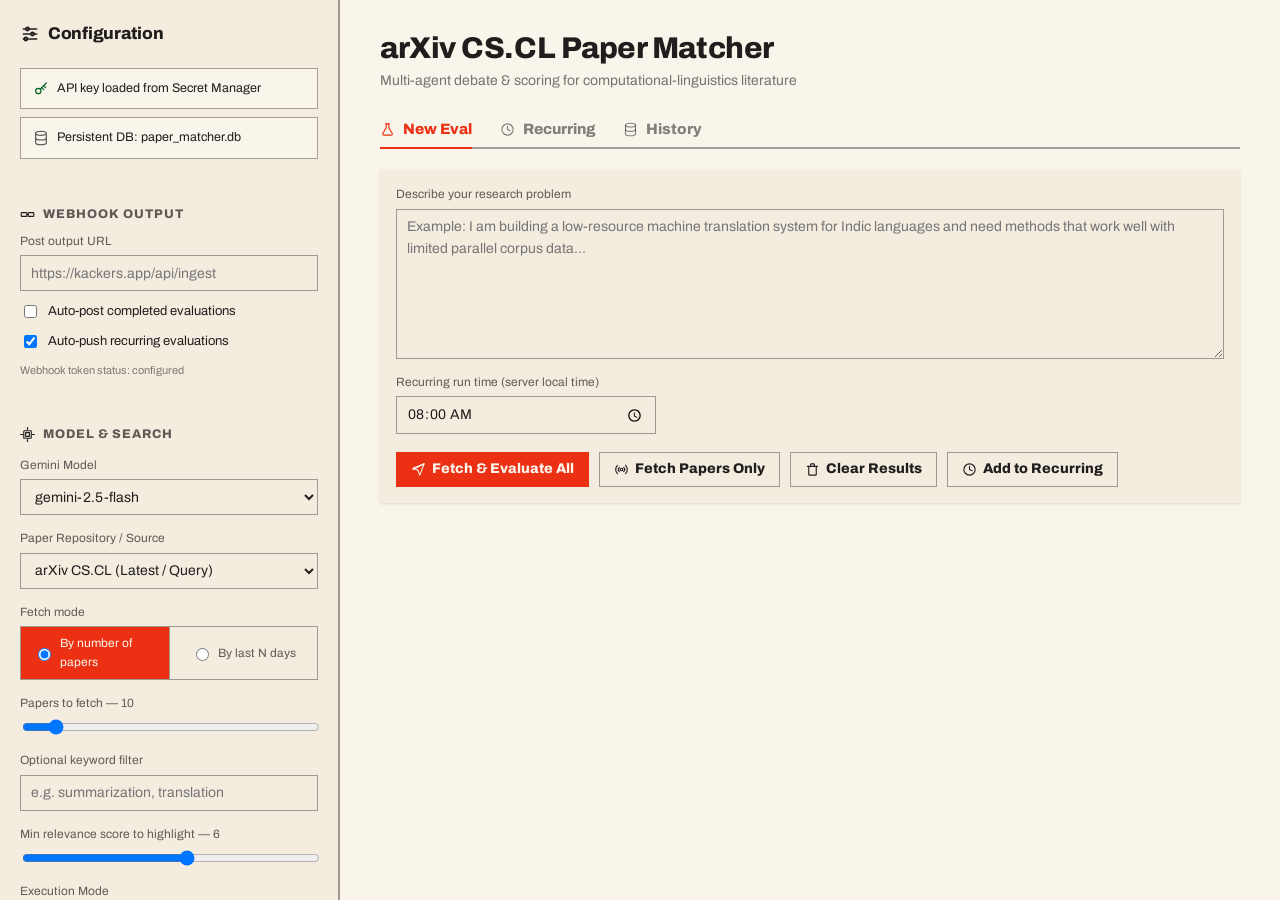
==== static/index.html @ 9b280114 "fix: set gemini-2.5-flash defaults and harden paper detail loading" ====
<!DOCTYPE html>
<html lang="en">
<head>
  <meta charset="utf-8" />
  <meta name="viewport" content="width=device-width, initial-scale=1" />
  <title>arXiv CS.CL Paper Matcher</title>
  <link rel="stylesheet" href="/static/styles.css?v=2.0.0" />
</head>
<body>
  <div class="app-viewport">

    <!-- ================= SIDEBAR ================= -->
    <aside class="sidebar">
      <div style="display:flex;align-items:center;gap:8px">
        <svg width="20" height="20" viewBox="0 0 24 24" fill="none" stroke="currentColor" stroke-width="1.8" stroke-linecap="round" stroke-linejoin="round"><line x1="4" y1="6" x2="20" y2="6"></line><circle cx="9" cy="6" r="2"></circle><line x1="4" y1="12" x2="20" y2="12"></line><circle cx="15" cy="12" r="2"></circle><line x1="4" y1="18" x2="20" y2="18"></line><circle cx="7" cy="18" r="2"></circle></svg>
        <h4 style="margin:0">Configuration</h4>
      </div>

      <!-- Section A: Status -->
      <div style="display:flex;flex-direction:column;gap:8px">
        <div style="display:flex;align-items:center;gap:8px;padding:10px 12px;background:var(--color-bg);border:1px solid var(--color-divider)">
          <svg width="16" height="16" viewBox="0 0 24 24" fill="none" stroke="oklch(42% 0.15 155)" stroke-width="1.8" stroke-linecap="round" stroke-linejoin="round" style="flex:none"><circle cx="8" cy="15" r="4"></circle><line x1="10.8" y1="12.2" x2="20" y2="3"></line><line x1="16" y1="7" x2="19" y2="10"></line><line x1="13" y1="10" x2="16" y2="13"></line></svg>
          <span id="status-api-key" style="font-size:12.5px">API key loaded from Secret Manager</span>
        </div>
        <div style="display:flex;align-items:center;gap:8px;padding:10px 12px;background:var(--color-bg);border:1px solid var(--color-divider)">
          <svg width="16" height="16" viewBox="0 0 24 24" fill="none" stroke="currentColor" stroke-width="1.8" stroke-linecap="round" stroke-linejoin="round" style="flex:none;opacity:.7"><ellipse cx="12" cy="5" rx="8" ry="3"></ellipse><path d="M4 5v14c0 1.7 3.6 3 8 3s8-1.3 8-3V5"></path><path d="M4 12c0 1.7 3.6 3 8 3s8-1.3 8-3"></path></svg>
          <span id="status-cloud-sync" style="font-size:12.5px">Persistent DB: paper_matcher.db</span>
        </div>
      </div>

      <div class="hr" style="margin:0"></div>

      <!-- Section B: Webhook Output -->
      <div style="display:flex;flex-direction:column;gap:10px">
        <div style="display:flex;align-items:center;gap:8px">
          <svg width="15" height="15" viewBox="0 0 24 24" fill="none" stroke="currentColor" stroke-width="1.8" stroke-linecap="round" stroke-linejoin="round"><rect x="2" y="9" width="9" height="6" rx="1"></rect><rect x="13" y="9" width="9" height="6" rx="1"></rect><line x1="11" y1="12" x2="13" y2="12"></line></svg>
          <h6 style="margin:0;opacity:.7">Webhook Output</h6>
        </div>
        <div class="field">
          <label>Post output URL</label>
          <input id="webhook-url" class="input" type="text" placeholder="https://kackers.app/api/ingest" />
        </div>
        <label style="display:flex;align-items:center;gap:8px;font-size:13px;cursor:pointer">
          <input type="checkbox" id="chk-auto-post" />
          Auto-post completed evaluations
        </label>
        <label style="display:flex;align-items:center;gap:8px;font-size:13px;cursor:pointer">
          <input type="checkbox" id="chk-auto-push-recurring" checked />
          Auto-push recurring evaluations
        </label>
        <p style="font-size:11px;opacity:.55;margin:0">Webhook token status: configured</p>
      </div>

      <div class="hr" style="margin:0"></div>

      <!-- Section C: Model & Search Controls -->
      <div style="display:flex;flex-direction:column;gap:14px">
        <div style="display:flex;align-items:center;gap:8px">
          <svg width="15" height="15" viewBox="0 0 24 24" fill="none" stroke="currentColor" stroke-width="1.8" stroke-linecap="round" stroke-linejoin="round"><rect x="6" y="6" width="12" height="12" rx="1"></rect><rect x="9" y="9" width="6" height="6"></rect><line x1="12" y1="1" x2="12" y2="4"></line><line x1="12" y1="20" x2="12" y2="23"></line><line x1="1" y1="12" x2="4" y2="12"></line><line x1="20" y1="12" x2="23" y2="12"></line></svg>
          <h6 style="margin:0;opacity:.7">Model &amp; Search</h6>
        </div>

        <div class="field">
          <label>Gemini Model</label>
          <select id="model-name" class="input">
            <option value="gemini-3-pro-preview">gemini-3-pro-preview</option>
            <option value="gemini-3-flash-preview">gemini-3-flash-preview</option>
            <option value="gemini-2.5-pro">gemini-2.5-pro</option>
            <option value="gemini-2.5-flash" selected>gemini-2.5-flash</option>
            <option value="gemini-2.0-flash">gemini-2.0-flash</option>
          </select>
        </div>

        <div class="field">
          <label>Paper Repository / Source</label>
          <select id="paper-source" class="input">
            <option value="arxiv" selected>arXiv CS.CL (Latest / Query)</option>
            <option value="acl">ACL 2026 Anthology (6,422 Papers)</option>
          </select>
        </div>

        <div class="field hidden" id="group-acl-track">
          <label>ACL 2026 Track / Volume</label>
          <select id="acl-track" class="input">
            <option value="all" selected>All ACL 2026 Papers (6,422 papers)</option>
            <option value="acl-long">ACL 2026 Long Papers (2,223 papers)</option>
            <option value="findings-acl">Findings of ACL 2026 (2,164 papers)</option>
            <option value="acl-short">ACL 2026 Short Papers (75 papers)</option>
            <option value="acl-industry">ACL 2026 Industry Track (155 papers)</option>
            <option value="acl-demo">ACL 2026 System Demos (86 papers)</option>
            <option value="acl-srw">ACL 2026 Student Research Workshop (110 papers)</option>
            <option value="workshops">ACL 2026 Workshops (1,547 papers)</option>
          </select>
        </div>

        <div class="field" id="group-fetchmode">
          <label>Fetch mode</label>
          <div class="seg" style="width:100%">
            <label class="seg-opt" style="flex:1;justify-content:center">
              <input type="radio" name="fetchmode" value="count" checked />
              By number of papers
            </label>
            <label class="seg-opt" style="flex:1;justify-content:center">
              <input type="radio" name="fetchmode" value="days" />
              By last N days
            </label>
          </div>
        </div>

        <div class="field" id="group-paper-count">
          <label>Papers to fetch — <span id="val-max-papers">10</span></label>
          <input type="range" id="max-papers" min="1" max="100" step="1" value="10" style="width:100%" />
        </div>

        <div class="field hidden" id="group-days-back">
          <label>Papers from last N days — <span id="val-days-back">7</span></label>
          <input type="range" id="days-back" min="1" max="90" step="1" value="7" style="width:100%" />
        </div>

        <div class="field">
          <label>Optional keyword filter</label>
          <input id="keyword-filter" class="input" type="text" placeholder="e.g. summarization, translation" />
        </div>

        <div class="field">
          <label>Min relevance score to highlight — <span id="val-min-score">6</span></label>
          <input type="range" id="min-score" min="1" max="10" step="1" value="6" style="width:100%" />
        </div>

        <div class="field">
          <label>Execution Mode</label>
          <div class="seg" style="width:100%">
            <label class="seg-opt" style="flex:1;justify-content:center">
              <input type="radio" name="execmode" value="live" checked />
              ⚡ Live Interactive Stream
            </label>
            <label class="seg-opt" style="flex:1;justify-content:center">
              <input type="radio" name="execmode" value="background" />
              🔄 Run in Background
            </label>
          </div>
        </div>

        <div class="field">
          <label>Parallel evaluations — <span id="val-max-concurrent">3</span></label>
          <input type="range" id="max-concurrent" min="1" max="10" step="1" value="3" style="width:100%" />
        </div>
      </div>

      <div class="hr" style="margin:0"></div>

      <!-- Section D: How It Works -->
      <div style="display:flex;flex-direction:column;gap:8px">
        <div style="display:flex;align-items:center;gap:8px">
          <svg width="15" height="15" viewBox="0 0 24 24" fill="none" stroke="currentColor" stroke-width="1.8" stroke-linecap="round" stroke-linejoin="round"><circle cx="12" cy="12" r="9"></circle><line x1="12" y1="11" x2="12" y2="16"></line><circle cx="12" cy="8" r="0.6" fill="currentColor" stroke="none"></circle></svg>
          <h6 style="margin:0;opacity:.7">How It Works</h6>
        </div>
        <ol style="margin:0;padding-left:18px;font-size:12.5px;line-height:1.7;opacity:.85">
          <li>Fetches recent CS.CL papers from arXiv</li>
          <li><strong>Advocate</strong> argues FOR relevance</li>
          <li><strong>Skeptic</strong> argues AGAINST relevance (2 rounds)</li>
          <li><strong>5 Judges</strong> independently score (1–10)</li>
          <li>Average score → final ranking</li>
          <li>Persisted in SQLite DB</li>
        </ol>
      </div>
    </aside>

    <!-- ================= MAIN PANEL ================= -->
    <main class="main-panel">
      <div class="main-container">
        <div>
          <h1 style="font-size:30px;margin:0 0 4px">arXiv CS.CL Paper Matcher</h1>
          <p style="margin:0;opacity:.6;font-size:14px">Multi-agent debate &amp; scoring for computational-linguistics literature</p>
        </div>

        <!-- Navigation Tabs -->
        <div class="tabs-header">
          <button class="tab-btn active" data-tab="tab-new-eval">
            <svg width="15" height="15" viewBox="0 0 24 24" fill="none" stroke="currentColor" stroke-width="1.8" stroke-linecap="round" stroke-linejoin="round"><path d="M9 3h6"></path><path d="M10 3v6l-5.5 9.5A2 2 0 0 0 6.2 21h11.6a2 2 0 0 0 1.7-3L14 9V3"></path></svg>
            New Eval
          </button>
          <button class="tab-btn" data-tab="tab-recurring">
            <svg width="15" height="15" viewBox="0 0 24 24" fill="none" stroke="currentColor" stroke-width="1.8" stroke-linecap="round" stroke-linejoin="round"><circle cx="12" cy="12" r="9"></circle><polyline points="12,7 12,12 16,14"></polyline></svg>
            Recurring
          </button>
          <button class="tab-btn" data-tab="tab-history">
            <svg width="15" height="15" viewBox="0 0 24 24" fill="none" stroke="currentColor" stroke-width="1.8" stroke-linecap="round" stroke-linejoin="round"><ellipse cx="12" cy="5" rx="8" ry="3"></ellipse><path d="M4 5v14c0 1.7 3.6 3 8 3s8-1.3 8-3V5"></path><path d="M4 12c0 1.7 3.6 3 8 3s8-1.3 8-3"></path></svg>
            History
          </button>
        </div>

        <!-- ============ TAB 1: NEW EVAL ============ -->
        <section id="tab-new-eval" class="tab-pane active">
          <div style="display:flex;flex-direction:column;gap:20px">
            <div class="card elev-sm" style="gap:14px">
              <div class="field" style="margin:0">
                <label>Describe your research problem</label>
                <textarea id="problem-statement" class="input" style="height:150px" placeholder="Example: I am building a low-resource machine translation system for Indic languages and need methods that work well with limited parallel corpus data..."></textarea>
              </div>
              <div class="field" style="max-width:260px;margin:0">
                <label>Recurring run time (server local time)</label>
                <input id="recurring-time" class="input" type="time" value="08:00" />
              </div>
              <div style="display:flex;gap:10px;flex-wrap:wrap;margin-top:4px">
                <button id="btn-run-all" class="btn btn-primary">
                  <svg width="15" height="15" viewBox="0 0 24 24" fill="none" stroke="currentColor" stroke-width="1.8" stroke-linecap="round" stroke-linejoin="round"><line x1="3" y1="12" x2="21" y2="3"></line><polygon points="21,3 14,21 11,13 3,10"></polygon></svg>
                  Fetch &amp; Evaluate All
                </button>
                <button id="btn-stop-eval" class="btn btn-secondary hidden" style="background:var(--color-accent);color:var(--color-bg)">
                  <svg width="15" height="15" viewBox="0 0 24 24" fill="none" stroke="currentColor" stroke-width="1.8" stroke-linecap="round" stroke-linejoin="round"><rect x="3" y="3" width="18" height="18" rx="2" ry="2"></rect></svg>
                  Stop Evaluation
                </button>
                <button id="btn-fetch-only" class="btn btn-secondary">
                  <svg width="15" height="15" viewBox="0 0 24 24" fill="none" stroke="currentColor" stroke-width="1.8" stroke-linecap="round" stroke-linejoin="round"><circle cx="12" cy="12" r="2"></circle><path d="M8.5 15.5a5 5 0 0 1 0-7"></path><path d="M15.5 8.5a5 5 0 0 1 0 7"></path><path d="M5.5 18.5a9 9 0 0 1 0-13"></path><path d="M18.5 5.5a9 9 0 0 1 0 13"></path></svg>
                  Fetch Papers Only
                </button>
                <button id="btn-clear-results" class="btn btn-secondary">
                  <svg width="15" height="15" viewBox="0 0 24 24" fill="none" stroke="currentColor" stroke-width="1.8" stroke-linecap="round" stroke-linejoin="round"><line x1="4" y1="7" x2="20" y2="7"></line><path d="M6 7v13a1 1 0 0 0 1 1h10a1 1 0 0 0 1-1V7"></path><path d="M9 7V4a1 1 0 0 1 1-1h4a1 1 0 0 1 1 1v3"></path></svg>
                  Clear Results
                </button>
                <button id="btn-add-recurring" class="btn btn-secondary">
                  <svg width="15" height="15" viewBox="0 0 24 24" fill="none" stroke="currentColor" stroke-width="1.8" stroke-linecap="round" stroke-linejoin="round"><circle cx="12" cy="12" r="9"></circle><polyline points="12,7 12,12 16,14"></polyline></svg>
                  Add to Recurring
                </button>
              </div>
            </div>

            <!-- Live Progress Bar Card -->
            <div id="progress-card" class="card elev-sm hidden" style="gap:10px">
              <div style="height:8px;background:var(--color-neutral-200);width:100%;position:relative;overflow:hidden">
                <div id="progress-fill" style="height:100%;background:var(--color-accent);width:0%;transition:width 0.3s ease"></div>
              </div>
              <p id="progress-stage" style="margin:0;font-size:13px;opacity:.75">Initializing...</p>
            </div>

            <!-- Dashboard Results Container -->
            <div id="dashboard-container" class="hidden" style="display:flex;flex-direction:column;gap:20px">
              <!-- Metrics grid -->
              <div style="display:grid;grid-template-columns:repeat(4,1fr);gap:2px;background:var(--color-divider);border:2px solid var(--color-divider)">
                <div style="background:var(--color-surface);padding:16px">
                  <div style="font-size:11px;opacity:.6;text-transform:uppercase;letter-spacing:.06em">Total Papers</div>
                  <div id="metric-total" style="font-family:var(--font-heading);font-weight:800;font-size:30px">0</div>
                </div>
                <div style="background:var(--color-surface);padding:16px">
                  <div style="font-size:11px;opacity:.6;text-transform:uppercase;letter-spacing:.06em">Highly Relevant (7–10)</div>
                  <div id="metric-high" style="font-family:var(--font-heading);font-weight:800;font-size:30px;color:oklch(42% 0.15 155)">0</div>
                </div>
                <div style="background:var(--color-surface);padding:16px">
                  <div style="font-size:11px;opacity:.6;text-transform:uppercase;letter-spacing:.06em">Moderate (4–6)</div>
                  <div id="metric-mid" style="font-family:var(--font-heading);font-weight:800;font-size:30px;color:oklch(42% 0.13 80)">0</div>
                </div>
                <div style="background:var(--color-surface);padding:16px">
                  <div style="font-size:11px;opacity:.6;text-transform:uppercase;letter-spacing:.06em">Low Relevance (1–3)</div>
                  <div id="metric-low" style="font-family:var(--font-heading);font-weight:800;font-size:30px;color:var(--color-accent-700)">0</div>
                </div>
              </div>

              <!-- Sub-tabs -->
              <div class="subtabs-header">
                <button class="subtab-btn active" data-subtab="subtab-all">All Results</button>
                <button class="subtab-btn" data-subtab="subtab-top">Top Matches</button>
                <button class="subtab-btn" data-subtab="subtab-debate">Debate Details</button>
              </div>

              <div id="subtab-all" class="subtab-pane active">
                <div id="papers-list-all" style="display:flex;flex-direction:column;gap:16px"></div>
              </div>
              <div id="subtab-top" class="subtab-pane">
                <div id="papers-list-top" style="display:flex;flex-direction:column;gap:16px"></div>
              </div>
              <div id="subtab-debate" class="subtab-pane">
                <div id="papers-list-debate" style="display:flex;flex-direction:column;gap:16px"></div>
              </div>

              <!-- Export Toolbar -->
              <div style="display:flex;gap:12px;margin-top:12px;flex-wrap:wrap">
                <button id="btn-export-json" class="btn btn-secondary">
                  <svg width="15" height="15" viewBox="0 0 24 24" fill="none" stroke="currentColor" stroke-width="1.8" stroke-linecap="round" stroke-linejoin="round"><path d="M21 15v4a2 2 0 0 1-2 2H5a2 2 0 0 1-2-2v-4"></path><polyline points="7 10 12 15 17 10"></polyline><line x1="12" y1="15" x2="12" y2="3"></line></svg>
                  Download Results (JSON)
                </button>
                <button id="btn-post-webhook" class="btn btn-secondary">
                  <svg width="15" height="15" viewBox="0 0 24 24" fill="none" stroke="currentColor" stroke-width="1.8" stroke-linecap="round" stroke-linejoin="round"><line x1="22" y1="2" x2="11" y2="13"></line><polygon points="22 2 15 22 11 13 2 9 22 2"></polygon></svg>
                  Post Results to kackers.app
                </button>
                <button id="btn-go-to-history" class="btn btn-secondary" style="margin-left:auto">
                  📊 View Full Evaluation History
                </button>
              </div>
            </div>
          </div>
        </section>

        <!-- ============ TAB 2: RECURRING ============ -->
        <section id="tab-recurring" class="tab-pane">
          <div style="display:flex;flex-direction:column;gap:20px">
            <div class="card elev-sm">
              <div style="display:flex;justify-content:space-between;align-items:center;margin-bottom:12px">
                <h5 style="margin:0">➕ Create Schedule</h5>
                <button type="button" id="btn-sync-sch-from-sidebar" class="btn btn-secondary" style="font-size:12px;padding:3px 8px">⚡ Auto-fill from Active Evaluation</button>
              </div>
              <form id="form-schedule" style="display:flex;flex-direction:column;gap:14px">
                <div class="field">
                  <label>Schedule label</label>
                  <input id="sch-label" class="input" type="text" placeholder="e.g. Daily Evaluation (Auto-generated if empty)" />
                </div>

                <div class="field">
                  <label>Research problem description</label>
                  <textarea id="sch-problem" class="input" style="height:85px" placeholder="Describe the research problem (Auto-filled from active evaluation if empty)..."></textarea>
                </div>

                <div style="display:grid;grid-template-columns:1fr 1fr 1fr;gap:12px">
                  <div class="field">
                    <label>Gemini Model</label>
                    <select id="sch-model" class="input">
                      <option value="gemini-3-pro-preview">gemini-3-pro-preview</option>
                      <option value="gemini-3-flash-preview">gemini-3-flash-preview</option>
                      <option value="gemini-2.5-pro">gemini-2.5-pro</option>
                      <option value="gemini-2.5-flash" selected>gemini-2.5-flash</option>
                      <option value="gemini-2.0-flash">gemini-2.0-flash</option>
                    </select>
                  </div>

                  <div class="field">
                    <label>Paper Repository / Source</label>
                    <select id="sch-source" class="input">
                      <option value="arxiv" selected>arXiv CS.CL (Latest / Query)</option>
                      <option value="acl">ACL 2026 Anthology (6,422 Papers)</option>
                    </select>
                  </div>

                  <div id="sch-group-acl-track" class="field hidden">
                    <label>ACL 2026 Track / Volume</label>
                    <select id="sch-acl-track" class="input">
                      <option value="all" selected>All ACL 2026 Papers (6,422)</option>
                      <option value="acl-long">ACL-LONG Track (2,223)</option>
                      <option value="findings-acl">Findings of ACL (1,634)</option>
                      <option value="acl-short">ACL-SHORT Track (538)</option>
                      <option value="acl-industry">ACL-INDUSTRY Track (189)</option>
                      <option value="acl-demo">ACL-DEMO Track (112)</option>
                      <option value="acl-srw">ACL-SRW Student Research (85)</option>
                      <option value="workshops">ACL Workshops (1,641)</option>
                    </select>
                  </div>
                </div>

                <div style="display:grid;grid-template-columns:1fr 1fr 1fr;gap:12px">
                  <div class="field" id="sch-field-fetchmode">
                    <label>Fetch Mode</label>
                    <div style="display:flex;gap:12px;margin-top:6px">
                      <label style="display:flex;align-items:center;gap:4px;font-size:13px;cursor:pointer">
                        <input type="radio" name="sch-fetchmode" value="count" checked /> By Count
                      </label>
                      <label style="display:flex;align-items:center;gap:4px;font-size:13px;cursor:pointer">
                        <input type="radio" name="sch-fetchmode" value="days" /> By Days
                      </label>
                    </div>
                  </div>

                  <div id="sch-group-count" class="field">
                    <label>Papers to fetch: <strong id="sch-val-papers">10</strong></label>
                    <input id="sch-papers" type="range" min="1" max="100" value="10" step="1" style="margin-top:6px" />
                  </div>

                  <div id="sch-group-days" class="field hidden">
                    <label>Days back: <strong id="sch-val-days">7</strong></label>
                    <input id="sch-days-back" type="range" min="1" max="90" value="7" step="1" style="margin-top:6px" />
                  </div>
                </div>

                <div style="display:grid;grid-template-columns:1fr 1fr 1fr 1fr;gap:12px">
                  <div class="field">
                    <label>Optional keyword filter</label>
                    <input id="sch-keyword" class="input" type="text" placeholder="e.g. summarization" />
                  </div>

                  <div class="field">
                    <label>Min score highlight: <strong id="sch-val-minscore">6</strong></label>
                    <input id="sch-min-score" type="range" min="1" max="10" value="6" step="1" style="margin-top:6px" />
                  </div>

                  <div class="field">
                    <label>Parallel evaluations: <strong id="sch-val-concurrent">3</strong></label>
                    <input id="sch-max-concurrent" type="range" min="1" max="10" value="3" step="1" style="margin-top:6px" />
                  </div>

                  <div class="field">
                    <label>Daily run time (server time)</label>
                    <input id="sch-time" class="input" type="time" value="08:00" required />
                  </div>
                </div>

                <button type="submit" class="btn btn-primary" style="align-self:flex-start">Create Schedule</button>
              </form>
            </div>

            <div style="display:flex;flex-direction:column;gap:12px">
              <h5 style="margin:0">Existing Schedules</h5>
              <div id="schedules-list" style="display:flex;flex-direction:column;gap:12px"></div>
            </div>
          </div>
        </section>

        <!-- ============ TAB 3: HISTORY ============ -->
        <section id="tab-history" class="tab-pane">
          <div style="display:flex;flex-direction:column;gap:20px">
            
            <!-- Filter & Search Toolbar (Shared across History Sub-Tabs) -->
            <div id="history-filter-toolbar" class="card elev-sm" style="flex-direction:row;gap:12px;align-items:center;flex-wrap:wrap">
              <input id="history-search" class="input" type="text" placeholder="Search by paper title, author, abstract or research problem..." style="flex:1;min-width:240px" />
              <select id="history-filter-source" class="input" style="width:160px">
                <option value="all">All Sources</option>
                <option value="arxiv">arXiv CS.CL</option>
                <option value="acl">ACL 2026</option>
              </select>
              <div style="display:flex;align-items:center;gap:12px;background:var(--color-surface);padding:6px 14px;border-radius:6px;border:1px solid var(--color-divider)">
                <span style="font-size:12px;font-weight:700;white-space:nowrap">Score Range: <strong id="val-history-filter-min-score" style="color:var(--color-accent)">1</strong> – <strong id="val-history-filter-max-score" style="color:var(--color-accent)">10</strong></span>
                <div class="dual-range-slider">
                  <div class="dual-range-track"></div>
                  <div id="dual-range-highlight" class="dual-range-highlight"></div>
                  <input type="range" id="history-filter-min-score" min="1" max="10" step="1" value="1" />
                  <input type="range" id="history-filter-max-score" min="1" max="10" step="1" value="10" />
                </div>
              </div>
              <select id="history-sort" class="input" style="width:210px">
                <option value="score-desc">Sort: Score (High &rarr; Low)</option>
                <option value="score-asc">Sort: Score (Low &rarr; High)</option>
                <option value="problem-asc">Sort: Research Question</option>
                <option value="source-asc">Sort: Paper Source</option>
                <option value="date-desc">Sort: Date (Newest First)</option>
                <option value="title-asc">Sort: Title (A &rarr; Z)</option>
              </select>
            </div>

            <!-- History Sub-Tabs -->
            <div class="subtabs-header">
              <button class="subtab-btn active" data-subtab="history-subtab-runs">📁 Evaluation Runs</button>
              <button class="subtab-btn" data-subtab="history-subtab-table">📋 All Evaluated Papers Index</button>
            </div>

            <!-- SUBTAB 1: EVALUATION RUNS (DEFAULT VIEW) -->
            <div id="history-subtab-runs" class="subtab-pane active">
              
              <!-- Bulk Actions Toolbar for Evaluation Runs -->
              <div id="history-runs-bulk-toolbar" style="display:flex;justify-content:space-between;align-items:center;padding:8px 12px;background:var(--color-surface);border:1px solid var(--color-divider)">
                <div style="display:flex;align-items:center;gap:12px">
                  <label style="display:flex;align-items:center;gap:6px;font-size:13px;font-weight:800;cursor:pointer">
                    <input type="checkbox" id="chk-select-all-runs" />
                    Select All Runs
                  </label>
                  <span id="selected-runs-count" style="font-size:13px;opacity:.7">Selected (0)</span>
                </div>
                <button id="btn-delete-selected-runs" class="btn btn-secondary" style="color:var(--color-accent)" disabled>🗑️ Delete Selected Runs</button>
              </div>

              <div id="history-list" style="display:flex;flex-direction:column;gap:14px"></div>
            </div>

            <!-- SUBTAB 2: PAPER-CENTRIC SEARCH INDEX -->
            <div id="history-subtab-table" class="subtab-pane">

              <!-- Bulk Actions Toolbar -->
              <div id="history-bulk-toolbar" style="display:flex;justify-content:space-between;align-items:center;padding:8px 12px;background:var(--color-surface);border:1px solid var(--color-divider)">
                <div style="display:flex;align-items:center;gap:12px">
                  <label style="display:flex;align-items:center;gap:6px;font-size:13px;font-weight:800;cursor:pointer">
                    <input type="checkbox" id="chk-select-all-papers" />
                    Select All
                  </label>
                  <span id="selected-papers-count" style="font-size:13px;opacity:.7">Selected (0)</span>
                </div>
                <div style="display:flex;gap:8px">
                  <button id="btn-view-selected-papers" class="btn btn-primary" disabled>👁️ View Selected in Right Pane</button>
                  <button id="btn-delete-selected-papers" class="btn btn-secondary" style="color:var(--color-accent)" disabled>🗑️ Delete Selected Papers</button>
                </div>
              </div>

              <!-- Papers Table Container -->
              <div id="history-table-container" style="overflow-x:auto;border:1px solid var(--color-divider)">
                <table id="table-history-papers" style="width:100%;border-collapse:collapse;font-size:13.5px">
                  <thead>
                    <tr style="background:var(--color-surface);border-bottom:2px solid var(--color-divider);text-align:left">
                      <th style="padding:10px;width:30px"></th>
                      <th style="padding:10px">Paper Title &amp; Authors</th>
                      <th style="padding:10px;width:130px">Score</th>
                      <th style="padding:10px">Research Problem</th>
                      <th style="padding:10px;width:120px">Date</th>
                      <th style="padding:10px;width:120px">Actions</th>
                    </tr>
                  </thead>
                  <tbody id="table-history-papers-body">
                    <tr><td colspan="6" style="padding:16px;text-align:center;opacity:.6">Loading papers...</td></tr>
                  </tbody>
                </table>
              </div>

              <!-- Full Right Pane Selected Papers View Container -->
              <div id="history-selected-pane" class="card hidden" style="display:flex;flex-direction:column;gap:16px;padding:20px">
                <div style="display:flex;justify-content:space-between;align-items:center;border-bottom:2px solid var(--color-divider);padding-bottom:12px">
                  <div>
                    <h4 id="history-pane-title" style="margin:0">Selected Papers Details</h4>
                    <span style="font-size:12.5px;opacity:.7">Full debate transcripts, 5-judge panel verdicts &amp; relevance scores</span>
                  </div>
                  <div style="display:flex;gap:8px">
                    <button type="button" id="btn-pane-prev-paper" class="btn btn-secondary" style="padding:4px 10px;font-size:12px">⬅️ Previous Paper</button>
                    <button type="button" id="btn-pane-next-paper" class="btn btn-secondary" style="padding:4px 10px;font-size:12px">Next Paper ➡️</button>
                    <button type="button" id="btn-delete-pane-papers" class="btn btn-secondary" style="color:var(--color-accent);padding:4px 10px;font-size:12px">🗑️ Delete Paper</button>
                    <button type="button" id="btn-close-history-pane" class="btn btn-secondary" style="padding:4px 10px;font-size:12px">← Back to List</button>
                  </div>
                </div>
                <div id="history-pane-content" style="display:flex;flex-direction:column;gap:20px"></div>
              </div>
            </div>

          </div>
        </section>
      </div>
    </main>
  </div>

  <!-- EDIT SCHEDULE MODAL -->
  <div id="modal-edit-schedule" class="modal-backdrop hidden">
    <div class="modal-dialog" style="max-width:700px">
      <h3 id="modal-edit-title" style="margin:0 0 12px">Edit Schedule</h3>
      <form id="form-edit-schedule" style="display:flex;flex-direction:column;gap:14px">
        <input type="hidden" id="edit-sch-id" />
        
        <div class="field">
          <label>Schedule label</label>
          <input id="edit-sch-label" class="input" type="text" required />
        </div>

        <div class="field">
          <label>Research problem description</label>
          <textarea id="edit-sch-problem" class="input" style="height:85px" required></textarea>
        </div>

        <div style="display:grid;grid-template-columns:1fr 1fr 1fr;gap:12px">
          <div class="field">
            <label>Gemini Model</label>
            <select id="edit-sch-model" class="input">
              <option value="gemini-3-pro-preview">gemini-3-pro-preview</option>
              <option value="gemini-3-flash-preview">gemini-3-flash-preview</option>
              <option value="gemini-2.5-pro">gemini-2.5-pro</option>
              <option value="gemini-2.5-flash" selected>gemini-2.5-flash</option>
              <option value="gemini-2.0-flash">gemini-2.0-flash</option>
            </select>
          </div>

          <div class="field">
            <label>Paper Repository / Source</label>
            <select id="edit-sch-source" class="input">
              <option value="arxiv">arXiv CS.CL (Latest / Query)</option>
              <option value="acl">ACL 2026 Anthology (6,422 Papers)</option>
            </select>
          </div>

          <div id="edit-sch-group-acl-track" class="field hidden">
            <label>ACL 2026 Track / Volume</label>
            <select id="edit-sch-acl-track" class="input">
              <option value="all">All ACL 2026 Papers (6,422)</option>
              <option value="acl-long">ACL-LONG Track (2,223)</option>
              <option value="findings-acl">Findings of ACL (1,634)</option>
              <option value="acl-short">ACL-SHORT Track (538)</option>
              <option value="acl-industry">ACL-INDUSTRY Track (189)</option>
              <option value="acl-demo">ACL-DEMO Track (112)</option>
              <option value="acl-srw">ACL-SRW Student Research (85)</option>
              <option value="workshops">ACL Workshops (1,641)</option>
            </select>
          </div>
        </div>

        <div style="display:grid;grid-template-columns:1fr 1fr 1fr;gap:12px">
          <div class="field" id="edit-sch-field-fetchmode">
            <label>Fetch Mode</label>
            <div style="display:flex;gap:12px;margin-top:6px">
              <label style="display:flex;align-items:center;gap:4px;font-size:13px;cursor:pointer">
                <input type="radio" name="edit-sch-fetchmode" value="count" checked /> By Count
              </label>
              <label style="display:flex;align-items:center;gap:4px;font-size:13px;cursor:pointer">
                <input type="radio" name="edit-sch-fetchmode" value="days" /> By Days
              </label>
            </div>
          </div>

          <div id="edit-sch-group-count" class="field">
            <label>Papers to fetch: <strong id="edit-sch-val-papers">10</strong></label>
            <input id="edit-sch-papers" type="range" min="1" max="100" value="10" step="1" style="margin-top:6px" />
          </div>

          <div id="edit-sch-group-days" class="field hidden">
            <label>Days back: <strong id="edit-sch-val-days">7</strong></label>
            <input id="edit-sch-days-back" type="range" min="1" max="90" value="7" step="1" style="margin-top:6px" />
          </div>
        </div>

        <div style="display:grid;grid-template-columns:1fr 1fr 1fr 1fr;gap:12px">
          <div class="field">
            <label>Optional keyword filter</label>
            <input id="edit-sch-keyword" class="input" type="text" placeholder="e.g. summarization" />
          </div>

          <div class="field">
            <label>Min score highlight: <strong id="edit-sch-val-minscore">6</strong></label>
            <input id="edit-sch-min-score" type="range" min="1" max="10" value="6" step="1" style="margin-top:6px" />
          </div>

          <div class="field">
            <label>Parallel evaluations: <strong id="edit-sch-val-concurrent">3</strong></label>
            <input id="edit-sch-max-concurrent" type="range" min="1" max="10" value="3" step="1" style="margin-top:6px" />
          </div>

          <div class="field">
            <label>Daily run time (server time)</label>
            <input id="edit-sch-time" class="input" type="time" required />
          </div>
        </div>

        <div style="display:flex;justify-content:flex-end;gap:8px;margin-top:8px">
          <button type="button" id="btn-cancel-edit" class="btn btn-secondary">Cancel</button>
          <button type="submit" class="btn btn-primary">Save Changes</button>
        </div>
      </form>
    </div>
  </div>

  <!-- VIEW PAPER DETAILS MODAL -->
  <div id="modal-paper-detail" class="modal-backdrop hidden">
    <div class="modal-dialog" style="max-width:850px;max-height:90vh;overflow-y:auto">
      <div style="display:flex;justify-content:space-between;align-items:center;border-bottom:1px solid var(--color-divider);padding-bottom:10px;margin-bottom:14px;flex-wrap:wrap;gap:10px">
        <h3 id="modal-paper-title" style="margin:0;font-size:16px;flex:1">Paper Details</h3>
        <div style="display:flex;align-items:center;gap:6px">
          <button type="button" id="btn-prev-paper-modal" class="btn btn-secondary" style="padding:4px 10px;font-size:12px" disabled>⬅️ Previous</button>
          <button type="button" id="btn-next-paper-modal" class="btn btn-secondary" style="padding:4px 10px;font-size:12px" disabled>Next ➡️</button>
          <button type="button" id="btn-delete-paper-modal" class="btn btn-secondary" style="padding:4px 10px;font-size:12px;color:var(--color-accent)">🗑️ Delete Paper</button>
          <button type="button" id="btn-close-paper-modal" class="btn btn-secondary" style="padding:4px 10px">✕</button>
        </div>
      </div>
      <div id="modal-paper-content" style="display:flex;flex-direction:column;gap:16px">
        <p style="opacity:.6">Loading paper details...</p>
      </div>
    </div>
  </div>

  <script src="/static/app.js?v=2.1.0"></script>
</body>
</html>
---- static/styles.css ----
/* Modernist Design System & arXiv Paper Matcher Theme */
@import url('https://fonts.googleapis.com/css2?family=Archivo:wght@400;600;800&display=swap');

:root {
  --color-bg: oklch(97% 0.014 85);
  --color-surface: oklch(94.5% 0.019 82);
  --color-text: #201e1d;
  --color-accent: #ec3013;
  --color-accent-2: #e15b47;
  --color-divider: color-mix(in srgb, #201e1d 40%, transparent);

  --color-neutral-100: oklch(98% 0.011 85);
  --color-neutral-200: oklch(95% 0.016 83);
  --color-neutral-300: oklch(90% 0.02 80);
  --color-neutral-400: #bab6b6;
  --color-neutral-500: #9b9797;
  --color-neutral-600: #7d7979;
  --color-neutral-700: #605d5d;
  --color-neutral-800: #444141;
  --color-neutral-900: #2d2b2b;

  --color-accent-100: #fff2ef;
  --color-accent-200: #ffe0d9;
  --color-accent-300: #ffc4b8;
  --color-accent-400: #ff9783;
  --color-accent-500: #ff563c;
  --color-accent-600: #dd2b0f;
  --color-accent-700: #ae1800;

  --font-heading: "Archivo", system-ui, sans-serif;
  --font-heading-weight: 800;
  --font-body: "Archivo", system-ui, sans-serif;

  --space-1: 4.0px;
  --space-2: 8.0px;
  --space-3: 12.0px;
  --space-4: 16.0px;
  --space-6: 24.0px;
  --space-8: 32.0px;

  --radius-sm: 0px;
  --radius-md: 0px;
  --radius-lg: 0px;

  --shadow-sm: 0 1px 2px color-mix(in srgb, #2d2b2b 14%, transparent);
  --shadow-md: 0 3px 10px color-mix(in srgb, #2d2b2b 16%, transparent);
  --shadow-lg: 0 12px 32px color-mix(in srgb, #2d2b2b 22%, transparent);
}

*, *::before, *::after { box-sizing: border-box; }

html, body {
  height: 100%;
  margin: 0;
  background: var(--color-bg);
  color: var(--color-text);
  font-family: var(--font-body);
  font-size: 15px;
  line-height: 1.55;
}

h1, h2, h3, h4, h5, h6 {
  font-family: var(--font-heading);
  font-weight: var(--font-heading-weight);
  line-height: 1.12;
  letter-spacing: -0.015em;
  margin: 0 0 var(--space-2);
}

h1 { font-size: 30px; }
h2 { font-size: 24px; }
h3 { font-size: 20px; }
h4 { font-size: 17px; }
h5 { font-size: 15px; }
h6 { font-size: 12.5px; letter-spacing: 0.08em; text-transform: uppercase; }

p { margin: 0 0 var(--space-3); }
a { color: var(--color-accent); text-underline-offset: 3px; }

::-webkit-scrollbar { width: 8px; height: 8px; }
::-webkit-scrollbar-thumb { background: var(--color-neutral-300); }

/* Rules & Dividers */
.hr {
  height: 2px;
  border: 0;
  margin: var(--space-4) 0;
  background: var(--color-divider);
}

/* Layout */
.app-viewport {
  display: flex;
  height: 100vh;
  width: 100%;
  background: var(--color-bg);
  color: var(--color-text);
  overflow: hidden;
}

.sidebar {
  width: 340px;
  flex: 0 0 340px;
  border-right: 2px solid var(--color-divider);
  overflow-y: auto;
  background: var(--color-surface);
  padding: 24px 20px;
  display: flex;
  flex-direction: column;
  gap: 24px;
}

.main-panel {
  flex: 1;
  overflow-y: auto;
  position: relative;
}

.main-container {
  max-width: 1200px;
  margin: 0 auto;
  width: 100%;
  padding: 32px 40px 64px;
  display: flex;
  flex-direction: column;
  gap: 20px;
}

/* Navigation Tabs */
.tabs-header {
  display: flex;
  gap: 28px;
  border-bottom: 2px solid var(--color-divider);
}

.tab-btn {
  background: transparent;
  border: none;
  font-family: var(--font-heading);
  font-weight: 800;
  font-size: 15px;
  padding: 10px 0;
  cursor: pointer;
  display: inline-flex;
  align-items: center;
  gap: 8px;
  color: color-mix(in srgb, var(--color-text) 55%, transparent);
  border-bottom: 2px solid transparent;
  margin-bottom: -2px;
  transition: all 0.15s ease;
}

.tab-btn:hover { color: var(--color-text); }
.tab-btn.active {
  color: var(--color-accent);
  border-bottom-color: var(--color-accent);
}

.tab-pane { display: none; }
.tab-pane.active { display: block; }

/* Subtabs */
.subtabs-header {
  display: flex;
  gap: 20px;
  border-bottom: 1px solid var(--color-divider);
  margin-bottom: 16px;
}

.subtab-btn {
  background: transparent;
  border: none;
  font-family: var(--font-heading);
  font-weight: 800;
  font-size: 13.5px;
  padding: 8px 0;
  cursor: pointer;
  color: color-mix(in srgb, var(--color-text) 60%, transparent);
  border-bottom: 2px solid transparent;
  margin-bottom: -1px;
}

.subtab-btn.active {
  color: var(--color-accent);
  border-bottom-color: var(--color-accent);
}

.subtab-pane { display: none !important; }
.subtab-pane.active { display: flex !important; flex-direction: column; gap: 14px; }

/* Buttons */
.btn {
  display: inline-flex;
  align-items: center;
  justify-content: center;
  gap: 6px;
  cursor: pointer;
  text-decoration: none;
  font-family: var(--font-heading);
  font-weight: 800;
  font-size: 14px;
  line-height: 1.2;
  color: var(--color-text);
  background: transparent;
  border: 1px solid transparent;
  padding: 8px 14px;
  border-radius: var(--radius-md);
  transition: background 0.15s ease;
}

.btn:disabled { opacity: 0.45; cursor: not-allowed; }
.btn-primary { background: var(--color-accent); color: var(--color-bg); }
.btn-primary:hover { background: var(--color-accent-600); }
.btn-secondary { border-color: var(--color-divider); }
.btn-secondary:hover { background: color-mix(in srgb, var(--color-text) 7%, transparent); }
.btn-ghost { color: var(--color-accent); padding-inline: 4px; }
.btn-ghost:hover { background: color-mix(in srgb, var(--color-accent) 10%, transparent); }

/* Forms */
.field {
  display: flex;
  flex-direction: column;
  gap: 5px;
}

.field label {
  font-size: 12px;
  color: color-mix(in srgb, var(--color-text) 70%, transparent);
}

.input {
  width: 100%;
  min-height: 36px;
  padding: 6px 10px;
  font: inherit;
  font-size: 14px;
  color: var(--color-text);
  caret-color: var(--color-accent);
  background: var(--color-surface);
  border: 1px solid var(--color-divider);
  border-radius: var(--radius-md);
}

.input:focus { border-color: var(--color-accent); outline: none; }
textarea.input { min-height: 90px; resize: vertical; }

.seg {
  display: inline-flex;
  overflow: hidden;
  border: 1px solid var(--color-divider);
  border-radius: var(--radius-md);
}

.seg-opt {
  display: inline-flex;
  align-items: center;
  gap: 6px;
  padding: 7px 12px;
  font-size: 13px;
  cursor: pointer;
  user-select: none;
}

.seg-opt + .seg-opt { border-left: 1px solid var(--color-divider); }
.seg-opt:has(input:checked) { background: var(--color-accent); color: var(--color-bg); }

/* Cards & Elevation */
.card {
  display: flex;
  flex-direction: column;
  gap: 12px;
  padding: 16px;
  border-radius: var(--radius-md);
  background: var(--color-surface);
}

.elev-sm { box-shadow: var(--shadow-sm); }
.paper-card-highlight { border-left: 4px solid var(--color-accent); }

/* Score & Judge Chips */
.score-badge {
  font-family: var(--font-heading);
  font-weight: 800;
  font-size: 16px;
  padding: 4px 10px;
  border-radius: 2px;
}

.score-badge.high { background: oklch(93% 0.06 155); color: oklch(38% 0.15 155); }
.score-badge.mid  { background: oklch(92% 0.08 85); color: oklch(42% 0.13 80); }
.score-badge.low  { background: var(--color-accent-100); color: var(--color-accent-700); }

.judge-chip {
  font-size: 11px;
  font-weight: 800;
  padding: 2px 7px;
  border-radius: 2px;
  font-family: var(--font-heading);
}

.judge-chip.high { background: oklch(93% 0.06 155); color: oklch(38% 0.15 155); }
.judge-chip.mid  { background: oklch(92% 0.08 85); color: oklch(42% 0.13 80); }
.judge-chip.low  { background: var(--color-accent-100); color: var(--color-accent-700); }

/* Debate Panels */
.debate-panel {
  border: 1px solid var(--color-divider);
  padding: 12px;
  background: var(--color-bg);
}

.debate-advocate { border-left: 3px solid oklch(38% 0.15 155); }
.debate-skeptic { border-left: 3px solid var(--color-accent); }

/* Modal */
.modal-backdrop {
  position: fixed;
  inset: 0;
  display: grid;
  place-items: center;
  padding: 16px;
  background: color-mix(in srgb, var(--color-neutral-900) 50%, transparent);
  z-index: 1000;
}

.modal-dialog {
  width: min(500px, 100%);
  display: flex;
  flex-direction: column;
  gap: 16px;
  padding: 24px;
  border-radius: var(--radius-lg);
  background: var(--color-surface);
  box-shadow: var(--shadow-lg);
}

.hidden { display: none !important; }

/* Dual Thumb Range Slider Widget */
.dual-range-slider {
  position: relative;
  width: 140px;
  height: 24px;
  display: flex;
  align-items: center;
}

.dual-range-track {
  position: absolute;
  width: 100%;
  height: 6px;
  background: var(--color-neutral-300);
  border-radius: 3px;
  z-index: 1;
}

.dual-range-highlight {
  position: absolute;
  height: 6px;
  background: var(--color-accent);
  border-radius: 3px;
  z-index: 2;
  left: 0%;
  right: 0%;
}

.dual-range-slider input[type="range"] {
  position: absolute;
  width: 100%;
  height: 24px;
  background: none;
  pointer-events: none;
  -webkit-appearance: none;
  appearance: none;
  z-index: 3;
  margin: 0;
  border: none;
  outline: none;
}

.dual-range-slider input[type="range"]::-webkit-slider-thumb {
  pointer-events: auto;
  width: 16px;
  height: 16px;
  border-radius: 50%;
  background: var(--color-accent);
  border: 2px solid #fff;
  box-shadow: 0 1px 3px rgba(0,0,0,0.3);
  cursor: pointer;
  -webkit-appearance: none;
}

.dual-range-slider input[type="range"]::-moz-range-thumb {
  pointer-events: auto;
  width: 16px;
  height: 16px;
  border-radius: 50%;
  background: var(--color-accent);
  border: 2px solid #fff;
  box-shadow: 0 1px 3px rgba(0,0,0,0.3);
  cursor: pointer;
}
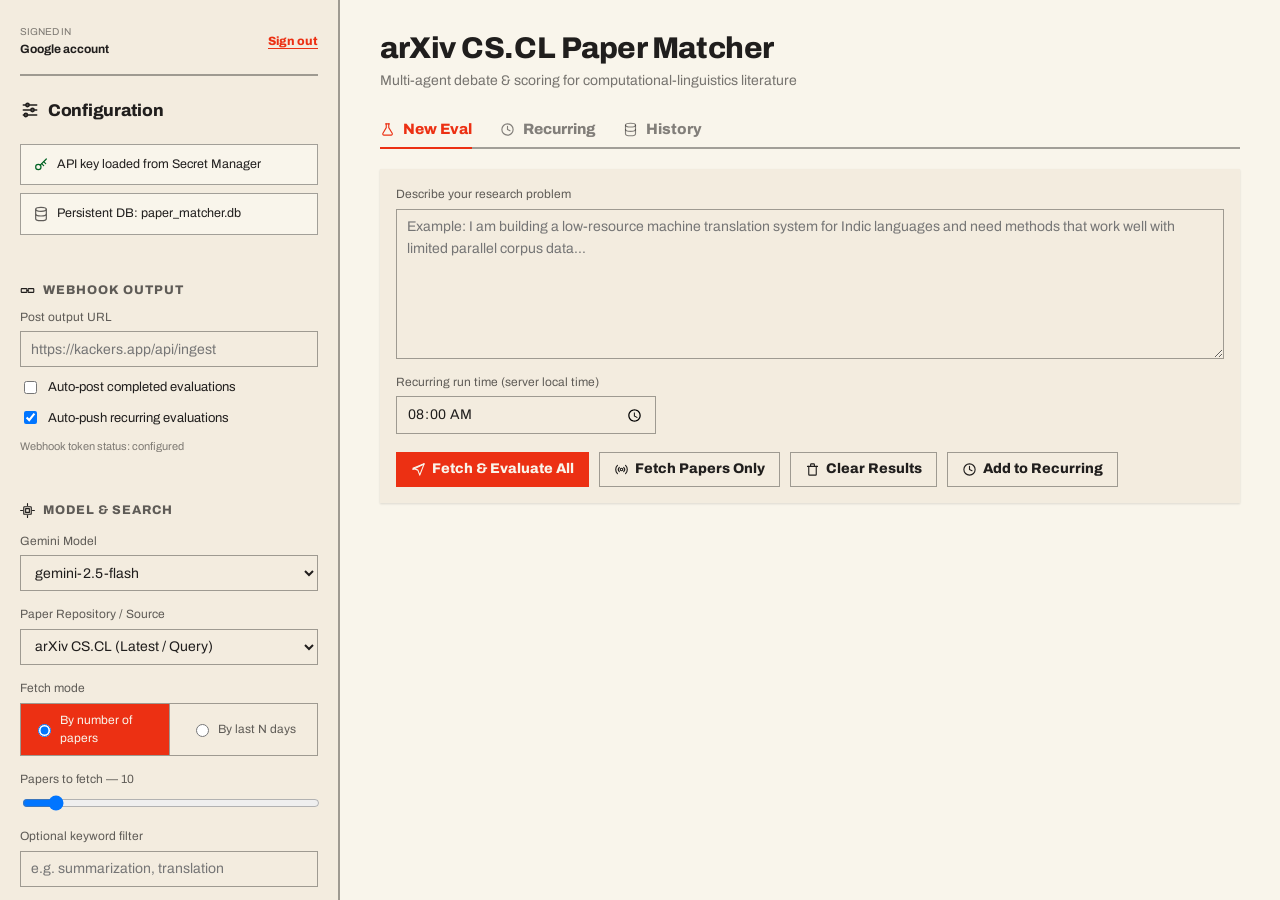
==== commit d5609424: "fix: Run Now starts the Cloud Run Job instead of an in-process background task Co-authored-by: Copil" ====
--- a/static/index.html
+++ b/static/index.html
@@ -11,6 +11,13 @@
 
     <!-- ================= SIDEBAR ================= -->
     <aside class="sidebar">
+      <div class="auth-account">
+        <div>
+          <span class="auth-account-label">Signed in</span>
+          <strong id="auth-user-email">Google account</strong>
+        </div>
+        <a class="auth-signout" href="/logout" title="Sign out">Sign out</a>
+      </div>
       <div style="display:flex;align-items:center;gap:8px">
         <svg width="20" height="20" viewBox="0 0 24 24" fill="none" stroke="currentColor" stroke-width="1.8" stroke-linecap="round" stroke-linejoin="round"><line x1="4" y1="6" x2="20" y2="6"></line><circle cx="9" cy="6" r="2"></circle><line x1="4" y1="12" x2="20" y2="12"></line><circle cx="15" cy="12" r="2"></circle><line x1="4" y1="18" x2="20" y2="18"></line><circle cx="7" cy="18" r="2"></circle></svg>
         <h4 style="margin:0">Configuration</h4>
@@ -394,6 +401,9 @@
                 <button type="submit" class="btn btn-primary" style="align-self:flex-start">Create Schedule</button>
               </form>
             </div>
+
+            <!-- GCP Cloud Scheduler Status Banner -->
+            <div id="cloud-scheduler-banner"></div>
 
             <div style="display:flex;flex-direction:column;gap:12px">
               <h5 style="margin:0">Existing Schedules</h5>
@@ -642,6 +652,6 @@
     </div>
   </div>
 
-  <script src="/static/app.js?v=2.1.0"></script>
+  <script src="/static/app.js?v=2.2.0"></script>
 </body>
 </html>
--- a/static/styles.css
+++ b/static/styles.css
@@ -108,6 +108,38 @@
   display: flex;
   flex-direction: column;
   gap: 24px;
+}
+
+.auth-account {
+  display: flex;
+  align-items: center;
+  justify-content: space-between;
+  gap: 12px;
+  padding-bottom: 16px;
+  border-bottom: 2px solid var(--color-divider);
+  font-size: 12px;
+}
+
+.auth-account > div {
+  min-width: 0;
+  display: flex;
+  flex-direction: column;
+}
+
+.auth-account-label {
+  opacity: 0.55;
+  text-transform: uppercase;
+  font-size: 10px;
+}
+
+.auth-account strong {
+  overflow-wrap: anywhere;
+}
+
+.auth-signout {
+  flex: none;
+  color: var(--color-accent);
+  font-weight: 800;
 }
 
 .main-panel {
